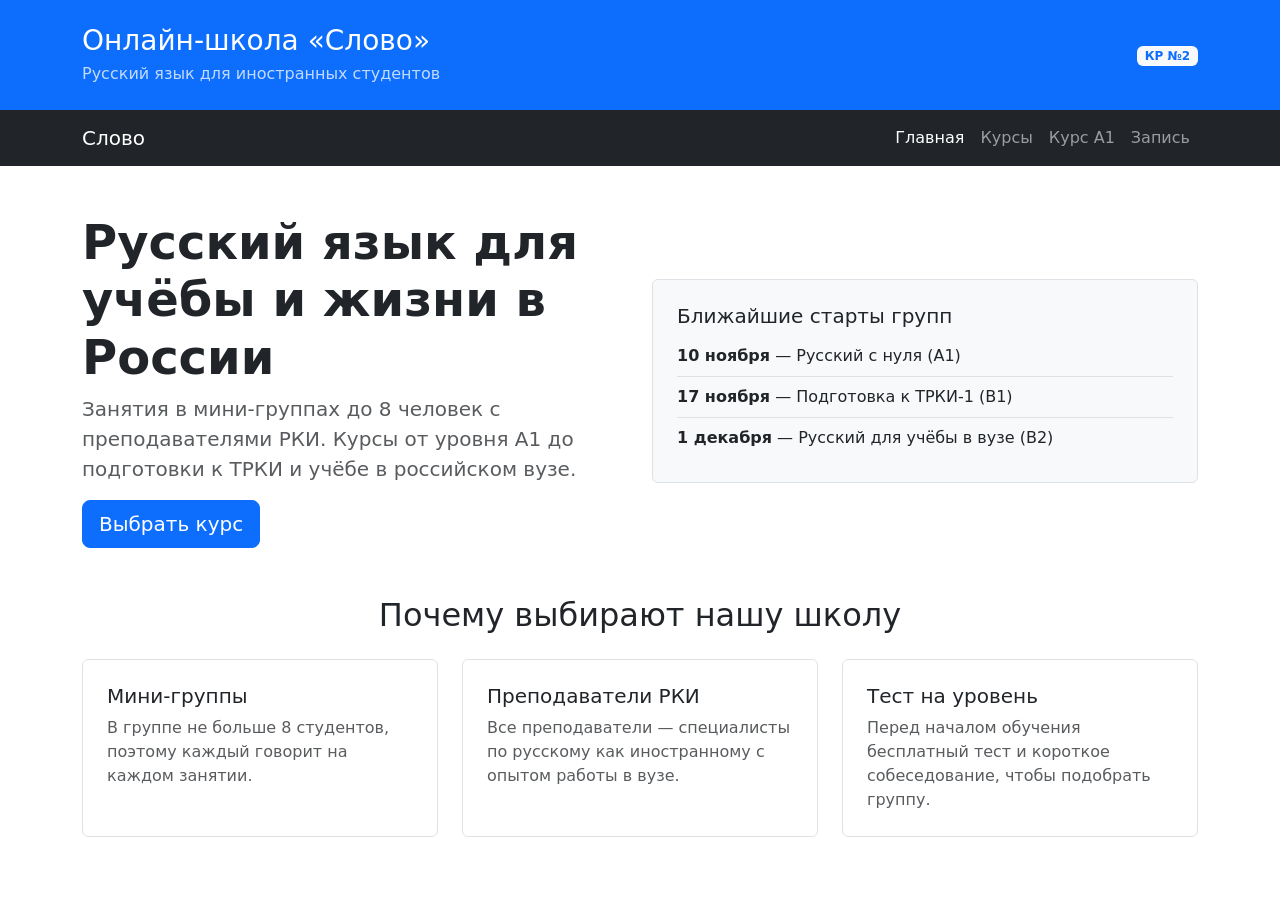
==== index.html @ c59cf69a "feat: add advantages section with row and col classes" ====
<!DOCTYPE html>
<html lang="ru">
<head>
  <meta charset="UTF-8">
  <meta name="viewport" content="width=device-width, initial-scale=1.0">
  <title>Главная — Онлайн-школа «Слово»</title>
  <meta name="description" content="Онлайн-школа русского языка для иностранных студентов: курсы от A1 до подготовки к ТРКИ и учёбе в вузе.">
  <link
    href="https://cdn.jsdelivr.net/npm/bootstrap@5.3.8/dist/css/bootstrap.min.css"
    rel="stylesheet"
  >
  <link rel="stylesheet" href="css/custom.css">
</head>
<body>
  <header class="bg-primary text-white py-4">
    <div class="container">
      <div class="row align-items-center">
        <div class="col-12 col-md-8">
          <h1 class="h3 mb-1">Онлайн-школа «Слово»</h1>
          <p class="mb-0 opacity-75">Русский язык для иностранных студентов</p>
        </div>
        <div class="col-12 col-md-4 text-md-end mt-3 mt-md-0">
          <span class="badge bg-light text-primary">КР №2</span>
        </div>
      </div>
    </div>
  </header>
  <nav class="navbar navbar-expand-lg navbar-dark bg-dark">
    <div class="container">
      <a class="navbar-brand" href="index.html">Слово</a>
      <button
        class="navbar-toggler"
        type="button"
        data-bs-toggle="collapse"
        data-bs-target="#mainNavbar"
        aria-controls="mainNavbar"
        aria-expanded="false"
        aria-label="Переключить навигацию"
      >
        <span class="navbar-toggler-icon"></span>
      </button>
      <div class="collapse navbar-collapse" id="mainNavbar">
        <ul class="navbar-nav ms-auto">
          <li class="nav-item">
            <a class="nav-link active" aria-current="page" href="index.html">Главная</a>
          </li>
          <li class="nav-item">
            <a class="nav-link" href="catalog.html">Курсы</a>
          </li>
          <li class="nav-item">
            <a class="nav-link" href="product.html">Курс A1</a>
          </li>
          <li class="nav-item">
            <a class="nav-link" href="order.html">Запись</a>
          </li>
        </ul>
      </div>
    </div>
  </nav>

  <main>
    <section class="container my-5">
      <div class="row align-items-center g-4">
        <div class="col-12 col-lg-6">
          <h2 class="display-5 fw-bold">Русский язык для учёбы и жизни в России</h2>
          <p class="lead text-muted">
            Занятия в мини-группах до 8 человек с преподавателями РКИ.
            Курсы от уровня A1 до подготовки к ТРКИ и учёбе в российском вузе.
          </p>
          <a class="btn btn-primary btn-lg" href="catalog.html">Выбрать курс</a>
        </div>
        <div class="col-12 col-lg-6">
          <div class="p-4 bg-light border rounded">
            <h3 class="h5">Ближайшие старты групп</h3>
            <ul class="list-unstyled mb-0">
              <li class="py-2 border-bottom"><strong>10 ноября</strong> — Русский с нуля (A1)</li>
              <li class="py-2 border-bottom"><strong>17 ноября</strong> — Подготовка к ТРКИ-1 (B1)</li>
              <li class="py-2"><strong>1 декабря</strong> — Русский для учёбы в вузе (B2)</li>
            </ul>
          </div>
        </div>
      </div>
    </section>

    <section class="container my-5">
      <h2 class="text-center mb-4">Почему выбирают нашу школу</h2>
      <div class="row g-4">
        <div class="col-12 col-md-4">
          <div class="p-4 border rounded h-100 bg-white">
            <h3 class="h5">Мини-группы</h3>
            <p class="mb-0 text-muted">В группе не больше 8 студентов, поэтому каждый говорит на каждом занятии.</p>
          </div>
        </div>
        <div class="col-12 col-md-4">
          <div class="p-4 border rounded h-100 bg-white">
            <h3 class="h5">Преподаватели РКИ</h3>
            <p class="mb-0 text-muted">Все преподаватели — специалисты по русскому как иностранному с опытом работы в вузе.</p>
          </div>
        </div>
        <div class="col-12 col-md-4">
          <div class="p-4 border rounded h-100 bg-white">
            <h3 class="h5">Тест на уровень</h3>
            <p class="mb-0 text-muted">Перед началом обучения бесплатный тест и короткое собеседование, чтобы подобрать группу.</p>
          </div>
        </div>
      </div>
    </section>
  </main>

  <script
    src="https://cdn.jsdelivr.net/npm/bootstrap@5.3.8/dist/js/bootstrap.bundle.min.js">
  </script>
</body>
</html>
---- css/custom.css ----
/* Собственные стили проекта. Подключается после Bootstrap. */
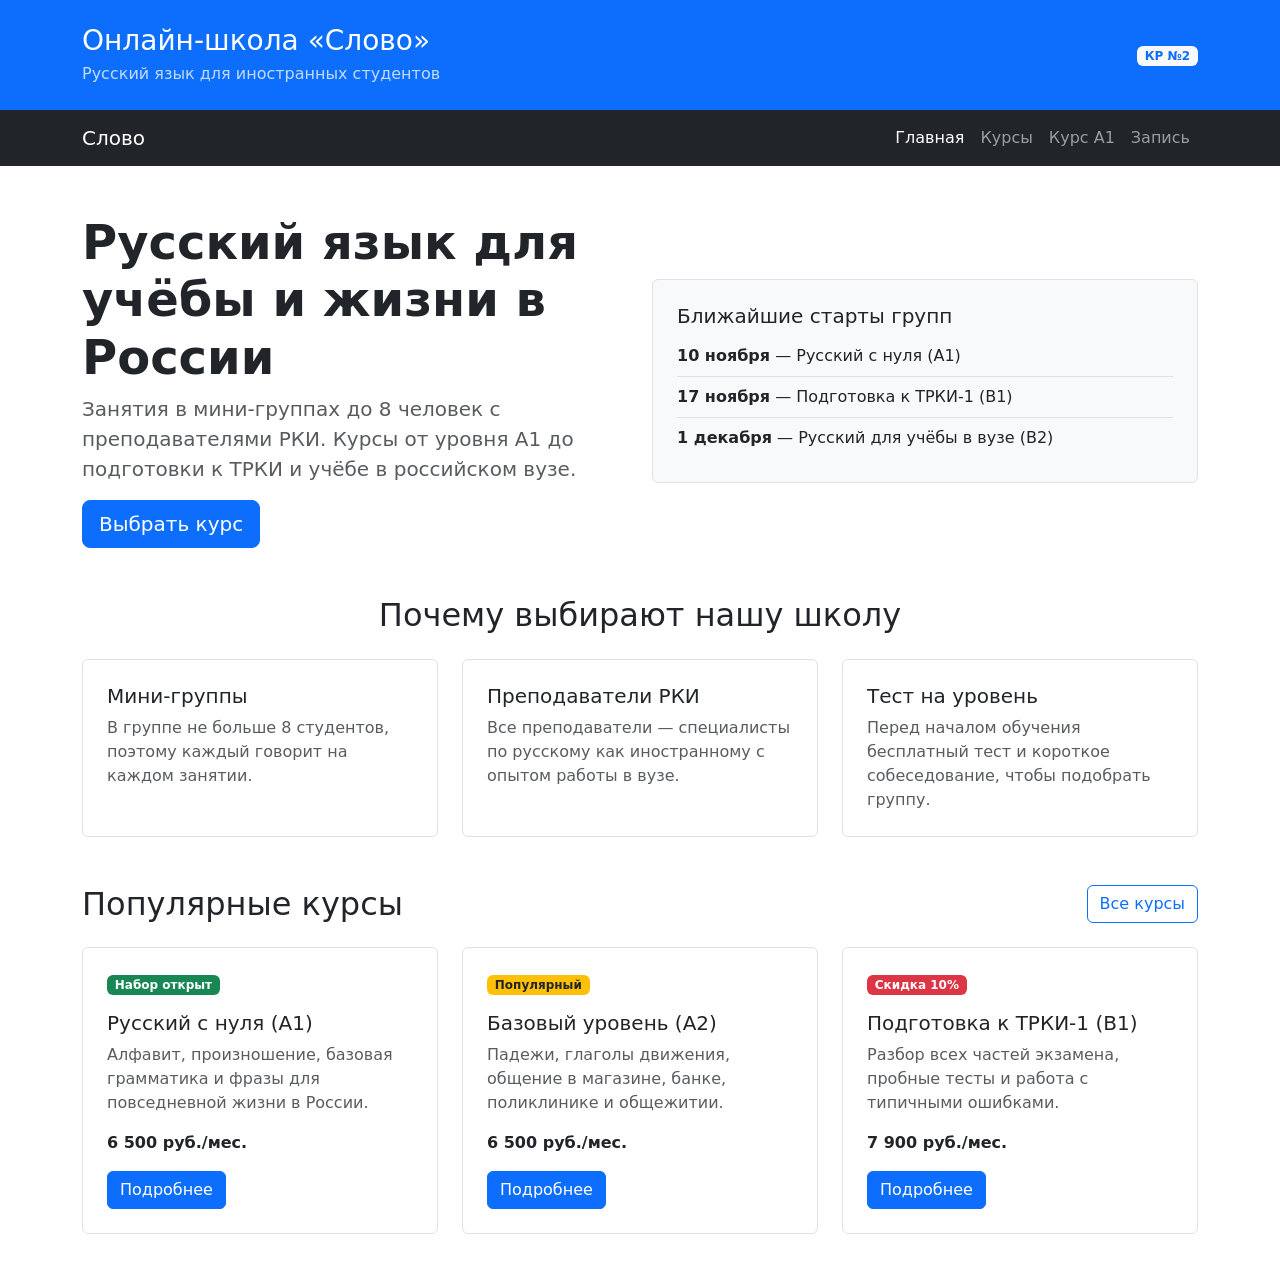
==== commit 7e4d2817: "feat: add popular courses grid" ====
--- a/index.html
+++ b/index.html
@@ -105,6 +105,42 @@
         </div>
       </div>
     </section>
+
+    <section class="container my-5" id="popular">
+      <div class="d-flex justify-content-between align-items-center mb-4">
+        <h2 class="mb-0">Популярные курсы</h2>
+        <a class="btn btn-outline-primary" href="catalog.html">Все курсы</a>
+      </div>
+      <div class="row g-4">
+        <div class="col-12 col-md-6 col-lg-4">
+          <div class="border rounded h-100 p-4">
+            <span class="badge bg-success mb-3">Набор открыт</span>
+            <h3 class="h5">Русский с нуля (A1)</h3>
+            <p class="text-muted">Алфавит, произношение, базовая грамматика и фразы для повседневной жизни в России.</p>
+            <p class="fw-bold mb-3">6 500 руб./мес.</p>
+            <a class="btn btn-primary" href="product.html">Подробнее</a>
+          </div>
+        </div>
+        <div class="col-12 col-md-6 col-lg-4">
+          <div class="border rounded h-100 p-4">
+            <span class="badge bg-warning text-dark mb-3">Популярный</span>
+            <h3 class="h5">Базовый уровень (A2)</h3>
+            <p class="text-muted">Падежи, глаголы движения, общение в магазине, банке, поликлинике и общежитии.</p>
+            <p class="fw-bold mb-3">6 500 руб./мес.</p>
+            <a class="btn btn-primary" href="product.html">Подробнее</a>
+          </div>
+        </div>
+        <div class="col-12 col-md-6 col-lg-4">
+          <div class="border rounded h-100 p-4">
+            <span class="badge bg-danger mb-3">Скидка 10%</span>
+            <h3 class="h5">Подготовка к ТРКИ-1 (B1)</h3>
+            <p class="text-muted">Разбор всех частей экзамена, пробные тесты и работа с типичными ошибками.</p>
+            <p class="fw-bold mb-3">7 900 руб./мес.</p>
+            <a class="btn btn-primary" href="product.html">Подробнее</a>
+          </div>
+        </div>
+      </div>
+    </section>
   </main>
 
   <script
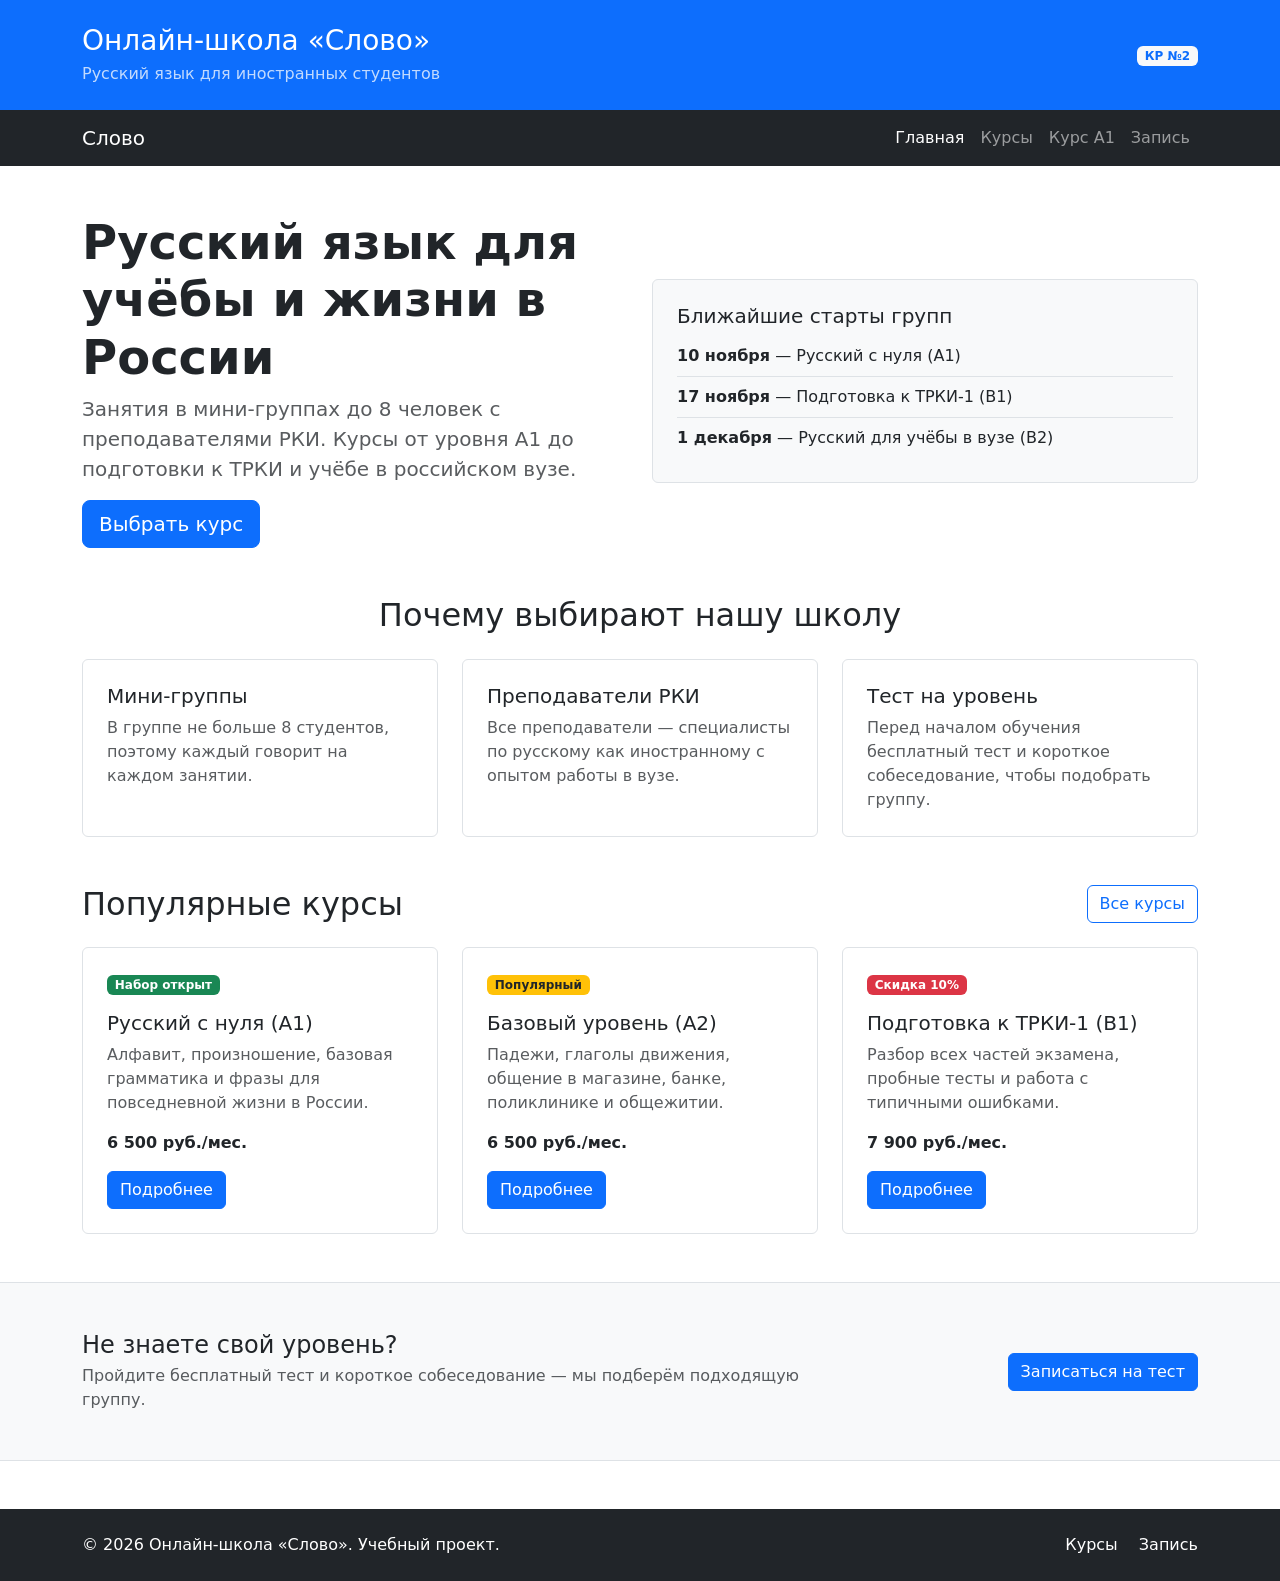
==== commit e39ef3b4: "feat: add full-width test banner, footer and minimal custom styles" ====
--- a/index.html
+++ b/index.html
@@ -141,7 +141,35 @@
         </div>
       </div>
     </section>
+
+    <section class="container-fluid bg-light border-top border-bottom py-5">
+      <div class="container">
+        <div class="row align-items-center g-3">
+          <div class="col-12 col-md-8">
+            <h2 class="h4 mb-1">Не знаете свой уровень?</h2>
+            <p class="mb-0 text-muted">Пройдите бесплатный тест и короткое собеседование — мы подберём подходящую группу.</p>
+          </div>
+          <div class="col-12 col-md-4 text-md-end">
+            <a class="btn btn-primary" href="order.html">Записаться на тест</a>
+          </div>
+        </div>
+      </div>
+    </section>
   </main>
+
+  <footer class="bg-dark text-white py-4 mt-5">
+    <div class="container">
+      <div class="row align-items-center g-3">
+        <div class="col-12 col-md-6">
+          <p class="mb-0">&copy; 2026 Онлайн-школа «Слово». Учебный проект.</p>
+        </div>
+        <div class="col-12 col-md-6 text-md-end">
+          <a class="text-white text-decoration-none me-3" href="catalog.html">Курсы</a>
+          <a class="text-white text-decoration-none" href="order.html">Запись</a>
+        </div>
+      </div>
+    </div>
+  </footer>
 
   <script
     src="https://cdn.jsdelivr.net/npm/bootstrap@5.3.8/dist/js/bootstrap.bundle.min.js">
--- a/css/custom.css
+++ b/css/custom.css
@@ -1 +1,5 @@
 /* Собственные стили проекта. Подключается после Bootstrap. */
+
+body {
+  min-height: 100vh;
+}
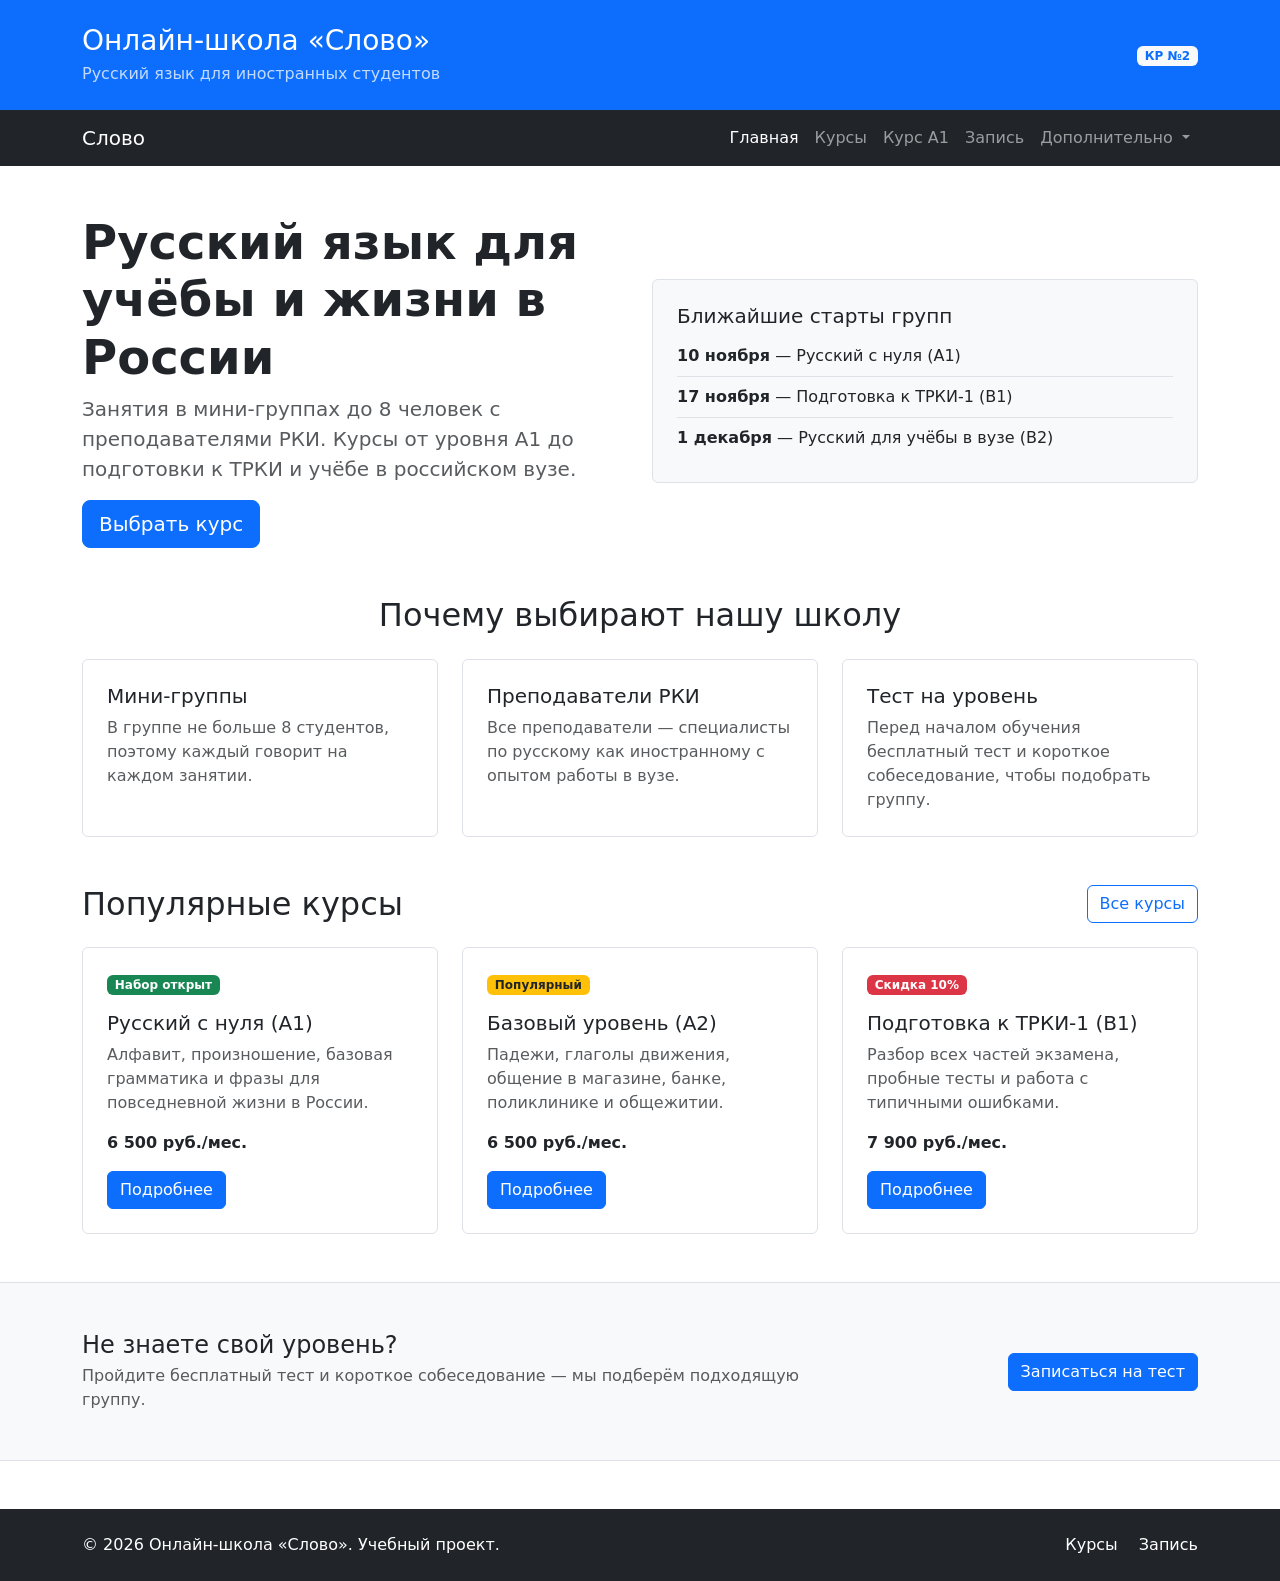
==== commit 609db9e2: "feat: add shared navbar with dropdown and courses catalog on cards" ====
--- a/index.html
+++ b/index.html
@@ -52,6 +52,24 @@
           </li>
           <li class="nav-item">
             <a class="nav-link" href="order.html">Запись</a>
+          </li>
+          <li class="nav-item dropdown">
+            <a
+              class="nav-link dropdown-toggle"
+              href="#"
+              role="button"
+              data-bs-toggle="dropdown"
+              aria-expanded="false"
+            >
+              Дополнительно
+            </a>
+            <ul class="dropdown-menu dropdown-menu-end">
+              <li><a class="dropdown-item" href="catalog.html">Все курсы</a></li>
+              <li><a class="dropdown-item" href="order.html">Записаться на курс</a></li>
+              <li><a class="dropdown-item" href="index.html#popular">Популярные курсы</a></li>
+              <li><hr class="dropdown-divider"></li>
+              <li><a class="dropdown-item" href="product.html#faq">Частые вопросы</a></li>
+            </ul>
           </li>
         </ul>
       </div>
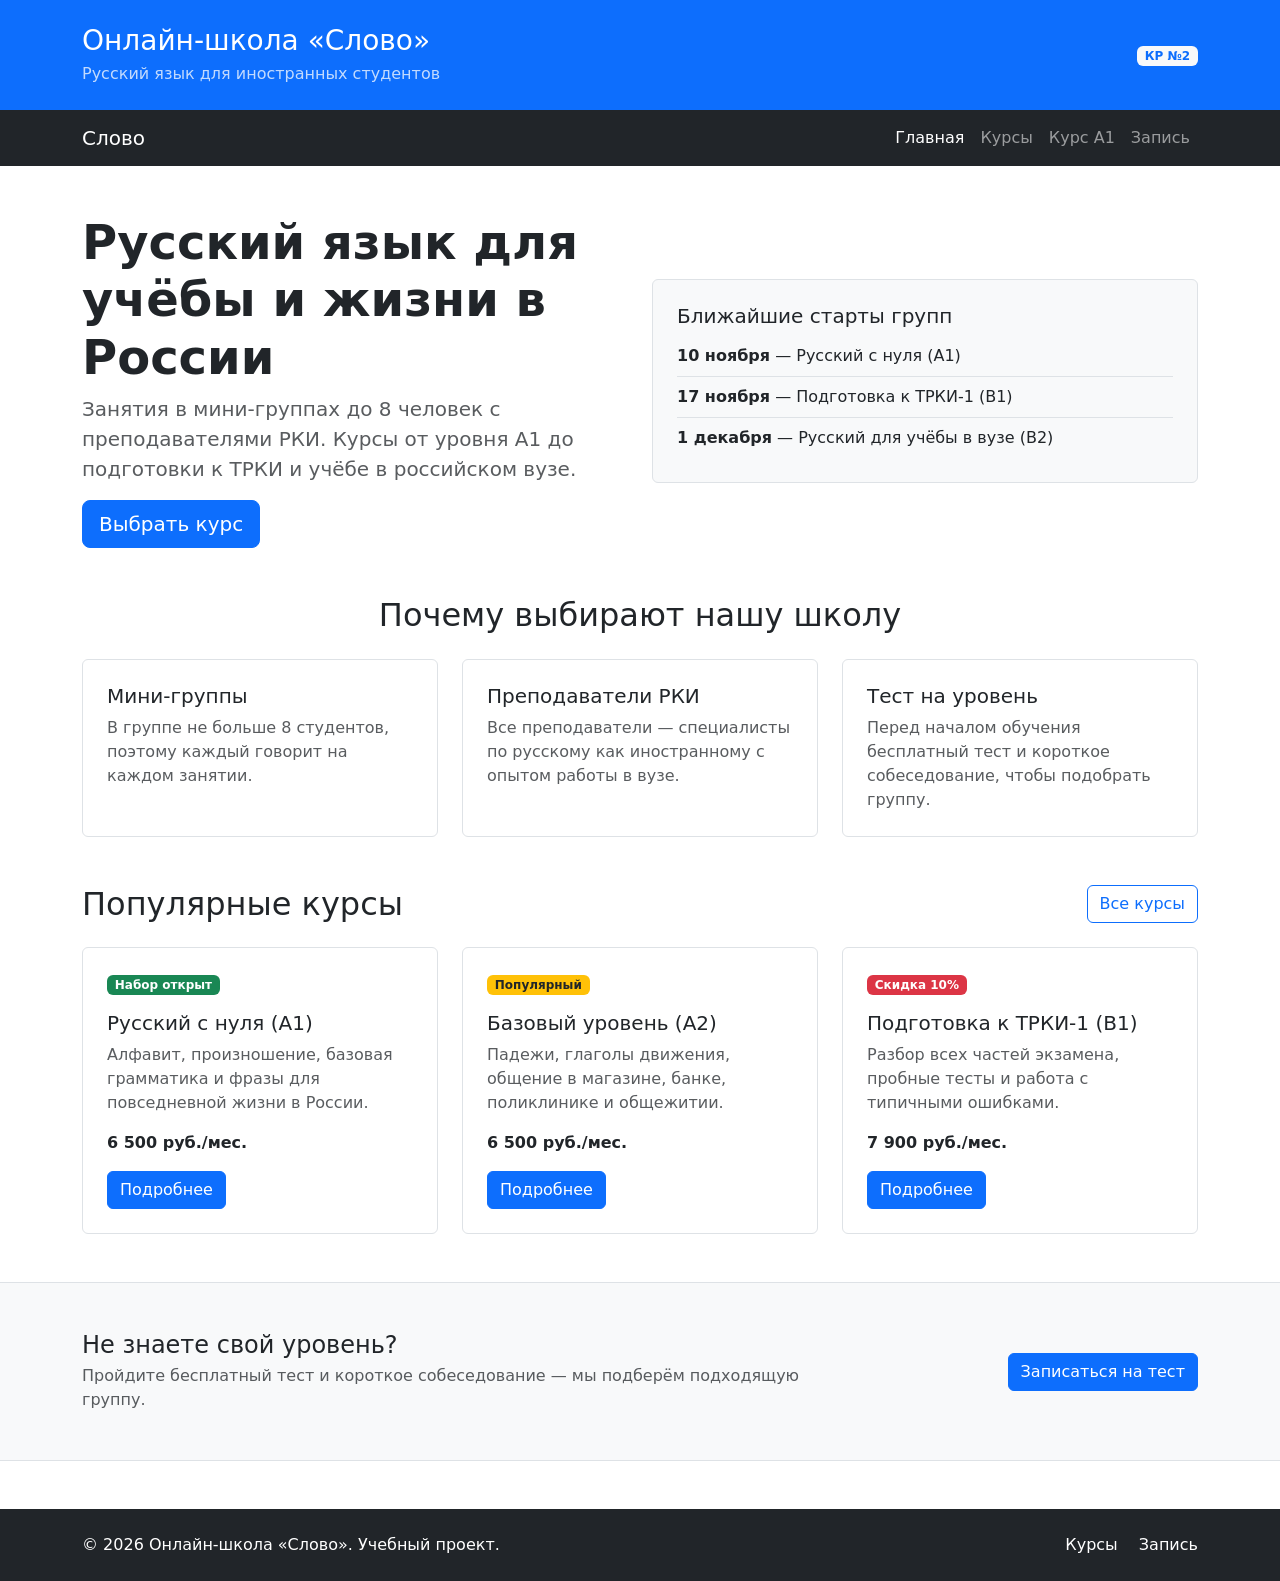
==== commit 85fde450: "Merge pull request #1 from nguyend1en/feature/bootstrap-grid-page Create Bootstrap grid homepage" ====
--- a/index.html
+++ b/index.html
@@ -52,24 +52,6 @@
           </li>
           <li class="nav-item">
             <a class="nav-link" href="order.html">Запись</a>
-          </li>
-          <li class="nav-item dropdown">
-            <a
-              class="nav-link dropdown-toggle"
-              href="#"
-              role="button"
-              data-bs-toggle="dropdown"
-              aria-expanded="false"
-            >
-              Дополнительно
-            </a>
-            <ul class="dropdown-menu dropdown-menu-end">
-              <li><a class="dropdown-item" href="catalog.html">Все курсы</a></li>
-              <li><a class="dropdown-item" href="order.html">Записаться на курс</a></li>
-              <li><a class="dropdown-item" href="index.html#popular">Популярные курсы</a></li>
-              <li><hr class="dropdown-divider"></li>
-              <li><a class="dropdown-item" href="product.html#faq">Частые вопросы</a></li>
-            </ul>
           </li>
         </ul>
       </div>
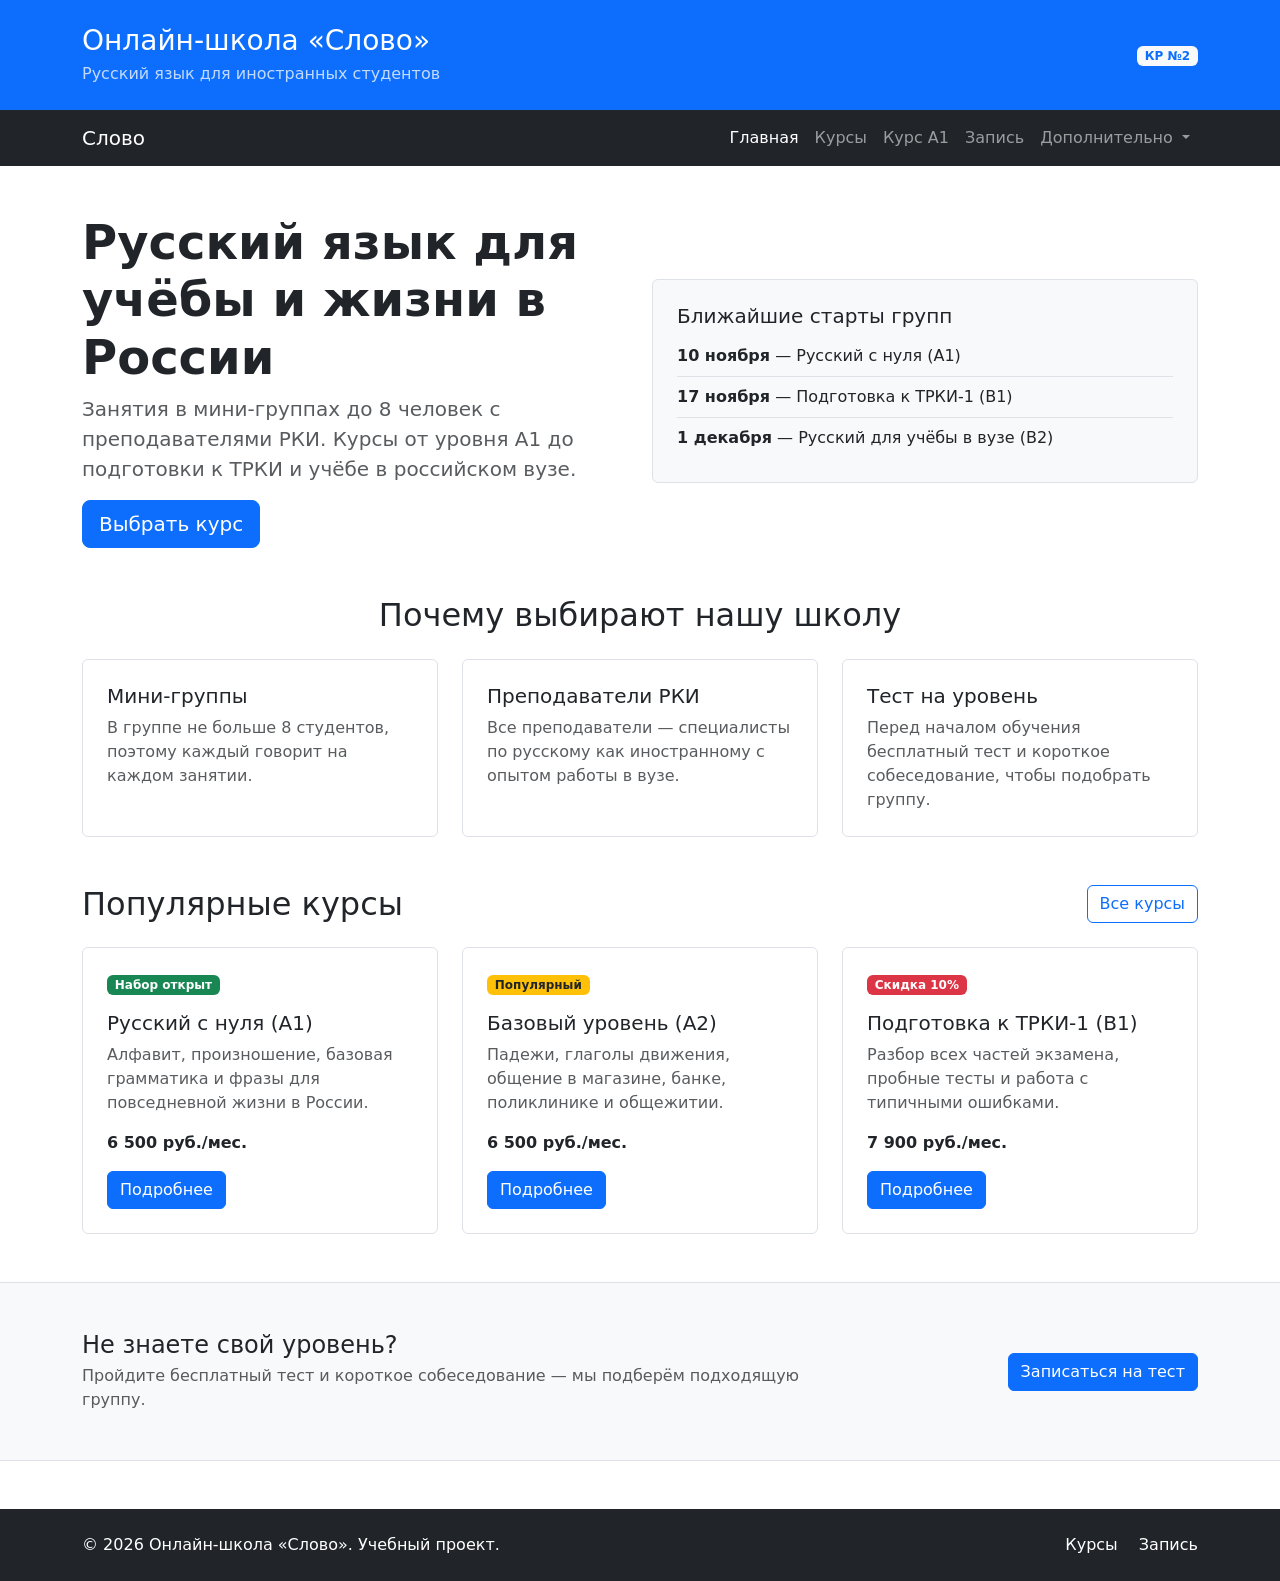
==== commit 4b2ca560: "Merge pull request #2 from nguyend1en/feature/bootstrap-components Add Bootstrap components pages" ====
--- a/index.html
+++ b/index.html
@@ -52,6 +52,24 @@
           </li>
           <li class="nav-item">
             <a class="nav-link" href="order.html">Запись</a>
+          </li>
+          <li class="nav-item dropdown">
+            <a
+              class="nav-link dropdown-toggle"
+              href="#"
+              role="button"
+              data-bs-toggle="dropdown"
+              aria-expanded="false"
+            >
+              Дополнительно
+            </a>
+            <ul class="dropdown-menu dropdown-menu-end">
+              <li><a class="dropdown-item" href="catalog.html">Все курсы</a></li>
+              <li><a class="dropdown-item" href="order.html">Записаться на курс</a></li>
+              <li><a class="dropdown-item" href="index.html#popular">Популярные курсы</a></li>
+              <li><hr class="dropdown-divider"></li>
+              <li><a class="dropdown-item" href="product.html#faq">Частые вопросы</a></li>
+            </ul>
           </li>
         </ul>
       </div>
--- a/css/custom.css
+++ b/css/custom.css
@@ -3,3 +3,20 @@
 body {
   min-height: 100vh;
 }
+
+/* Временный блок вместо изображения на странице курса */
+.placeholder-image {
+  min-height: 320px;
+}
+
+/* Крупная подпись уровня в блоке изображения */
+.level-mark {
+  font-size: 5rem;
+  line-height: 1;
+}
+
+/* Изображение в карточке (пригодится, когда появятся фото курсов) */
+.card-img-top {
+  height: 180px;
+  object-fit: cover;
+}
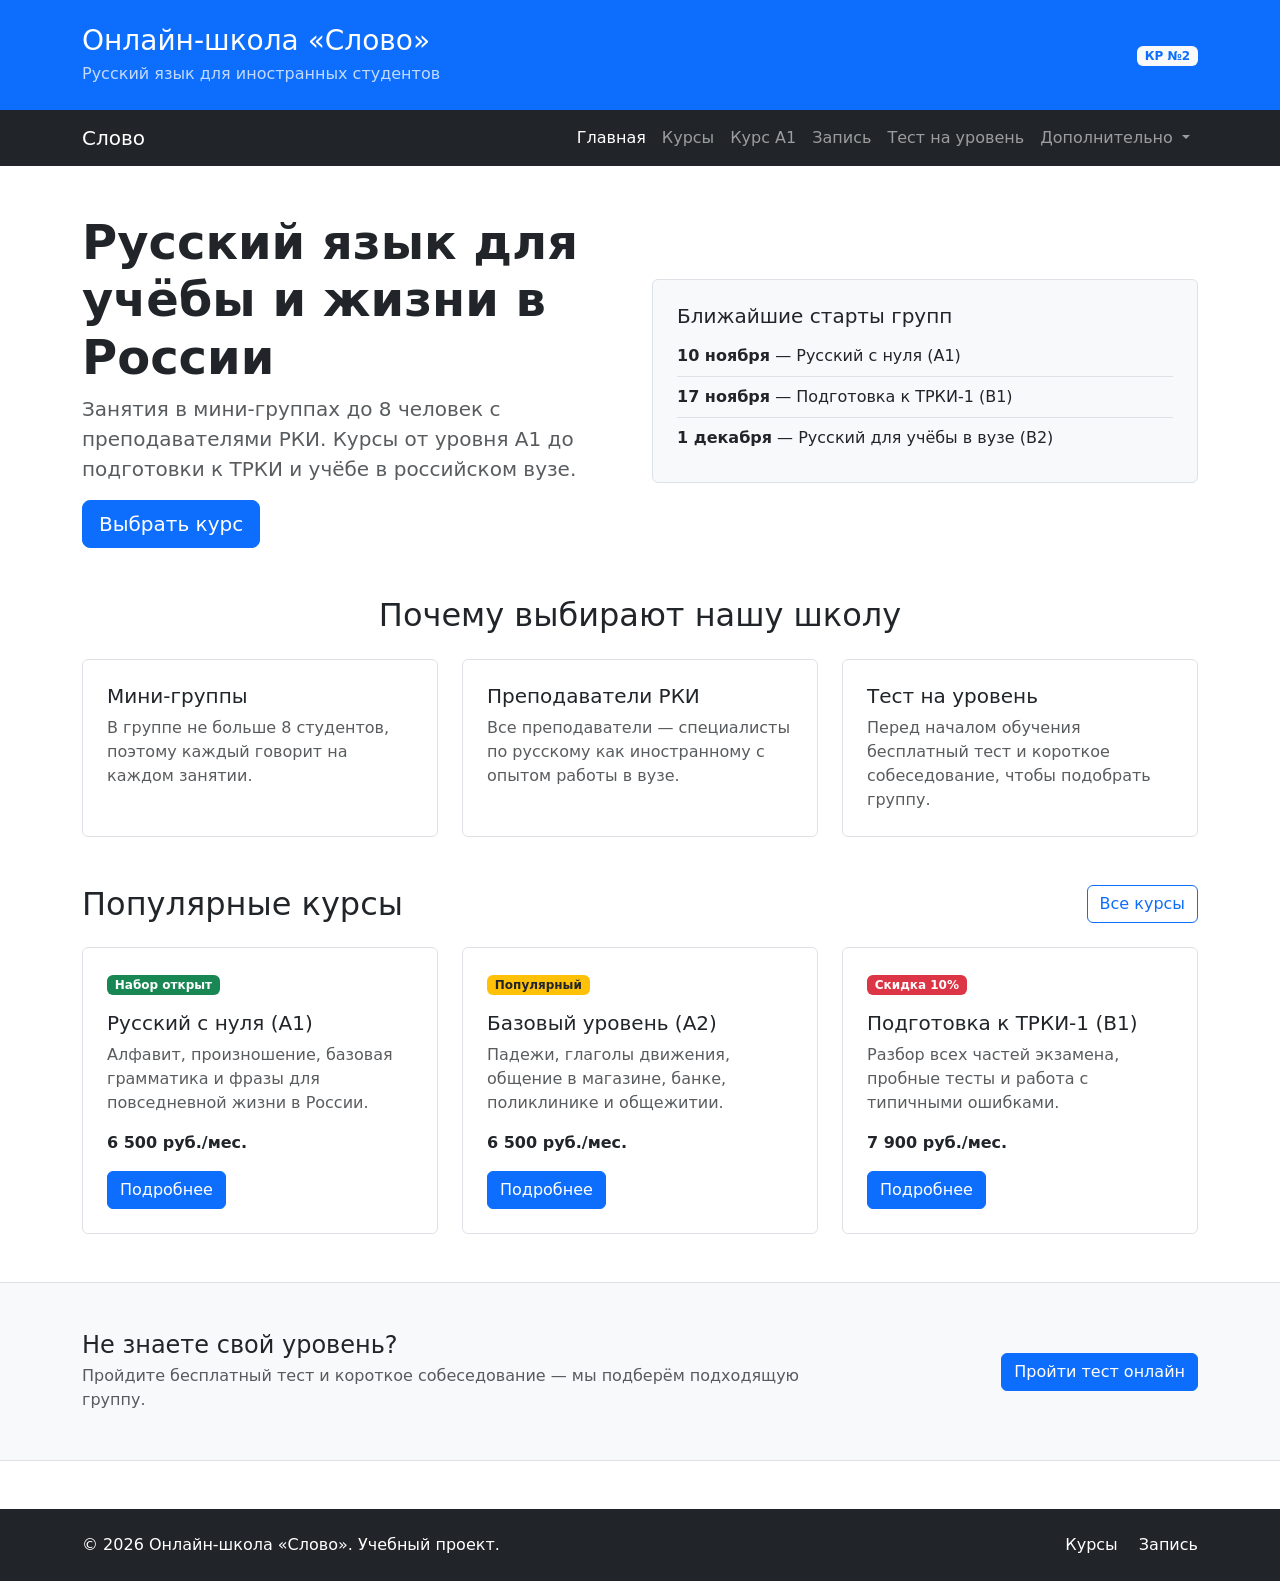
==== commit 5498f691: "feat: add online level test page" ====
--- a/index.html
+++ b/index.html
@@ -52,6 +52,9 @@
           </li>
           <li class="nav-item">
             <a class="nav-link" href="order.html">Запись</a>
+          </li>
+          <li class="nav-item">
+            <a class="nav-link" href="test.html">Тест на уровень</a>
           </li>
           <li class="nav-item dropdown">
             <a
@@ -168,7 +171,7 @@
             <p class="mb-0 text-muted">Пройдите бесплатный тест и короткое собеседование — мы подберём подходящую группу.</p>
           </div>
           <div class="col-12 col-md-4 text-md-end">
-            <a class="btn btn-primary" href="order.html">Записаться на тест</a>
+            <a class="btn btn-primary" href="test.html">Пройти тест онлайн</a>
           </div>
         </div>
       </div>
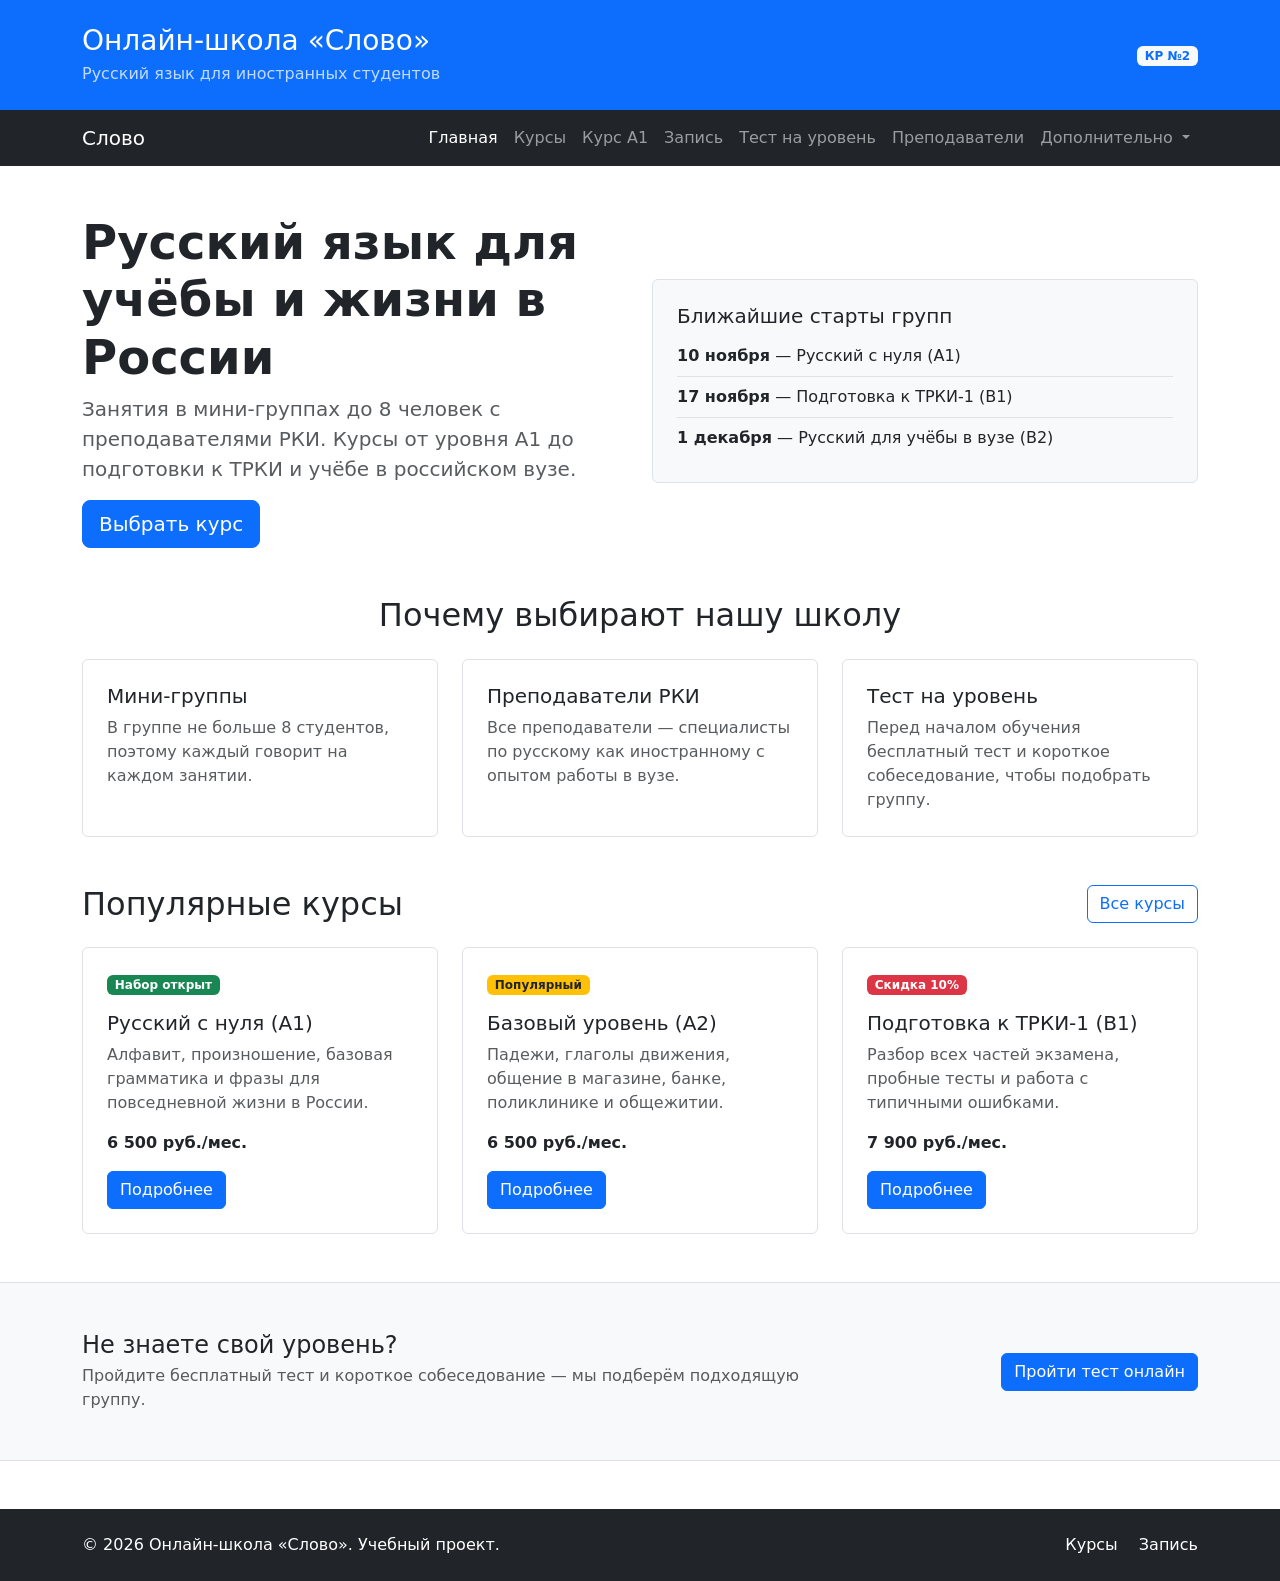
==== commit 03331cf3: "feat: add teachers page" ====
--- a/index.html
+++ b/index.html
@@ -56,6 +56,9 @@
           <li class="nav-item">
             <a class="nav-link" href="test.html">Тест на уровень</a>
           </li>
+          <li class="nav-item">
+            <a class="nav-link" href="teachers.html">Преподаватели</a>
+          </li>
           <li class="nav-item dropdown">
             <a
               class="nav-link dropdown-toggle"
--- a/css/custom.css
+++ b/css/custom.css
@@ -20,3 +20,13 @@
   height: 180px;
   object-fit: cover;
 }
+
+/* Круг с инициалами преподавателя вместо фотографии */
+.teacher-avatar {
+  display: flex;
+  align-items: center;
+  justify-content: center;
+  width: 80px;
+  height: 80px;
+  font-size: 1.5rem;
+}
